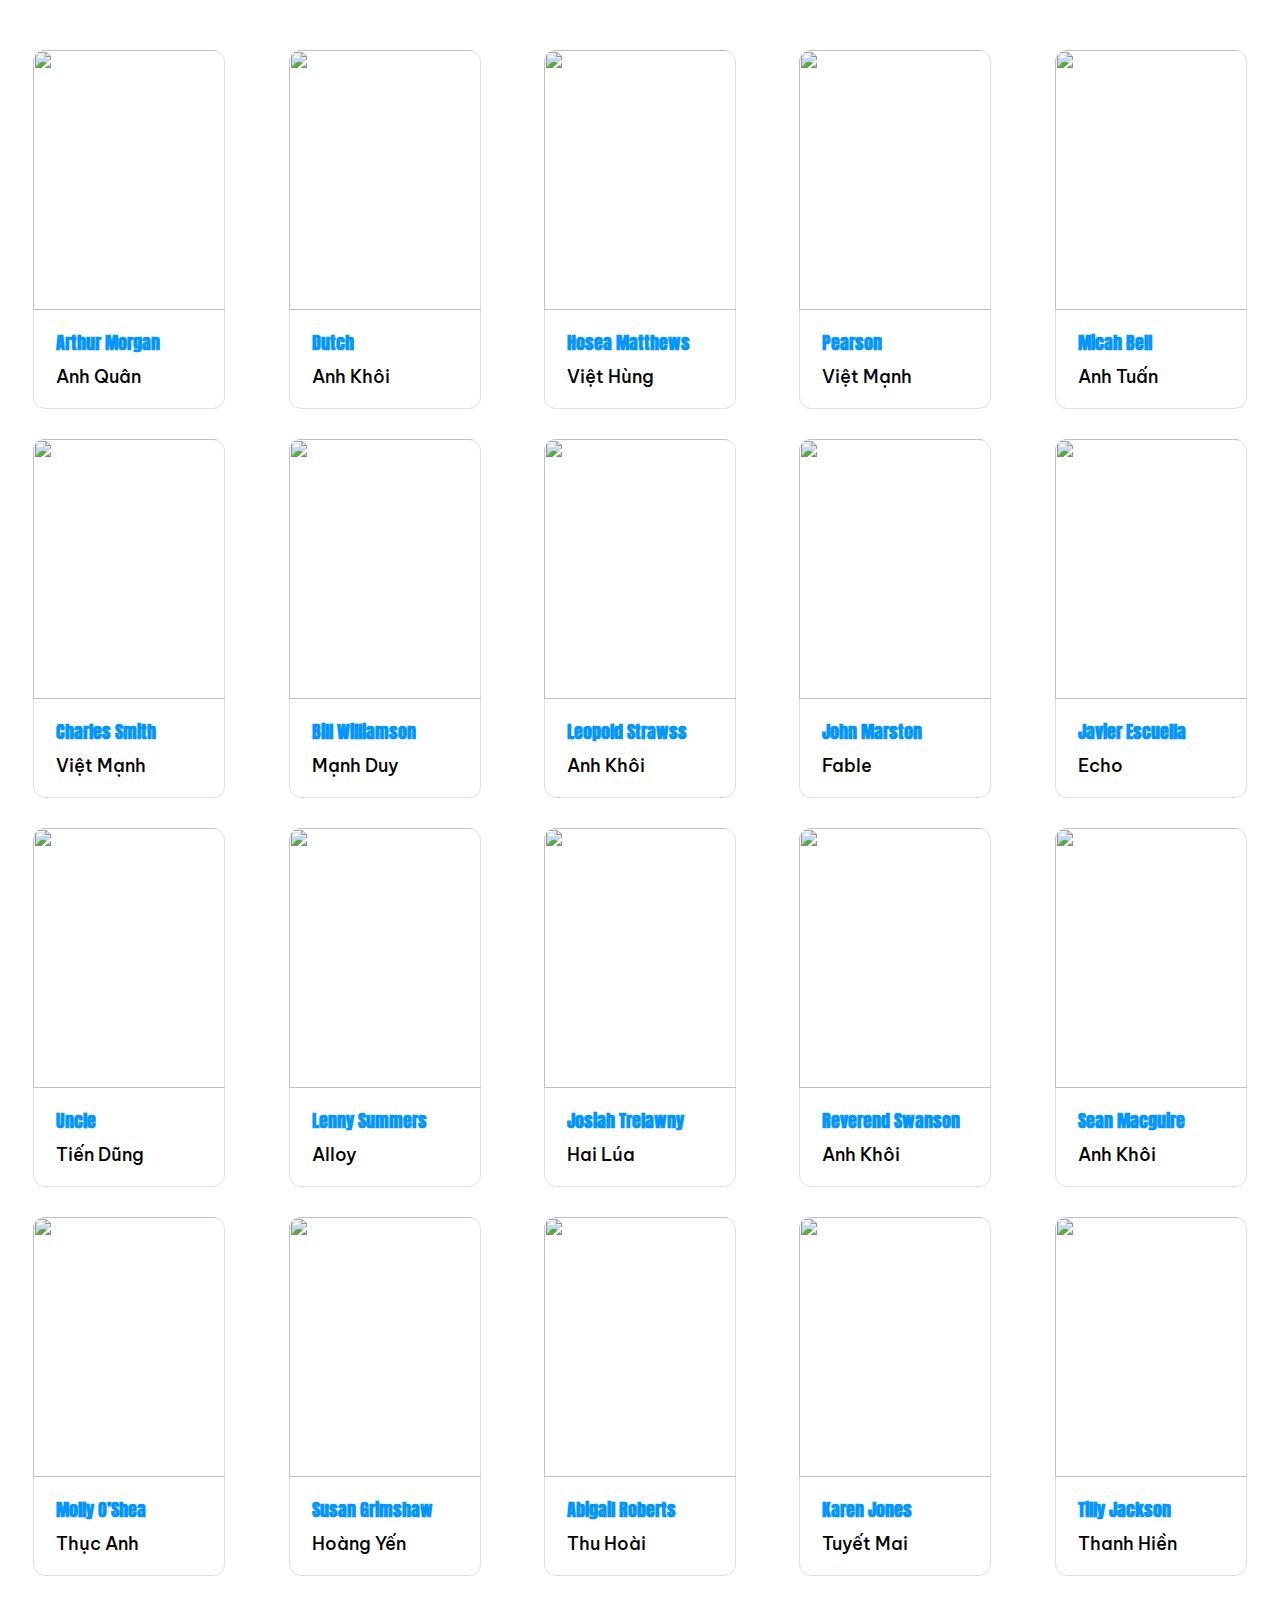
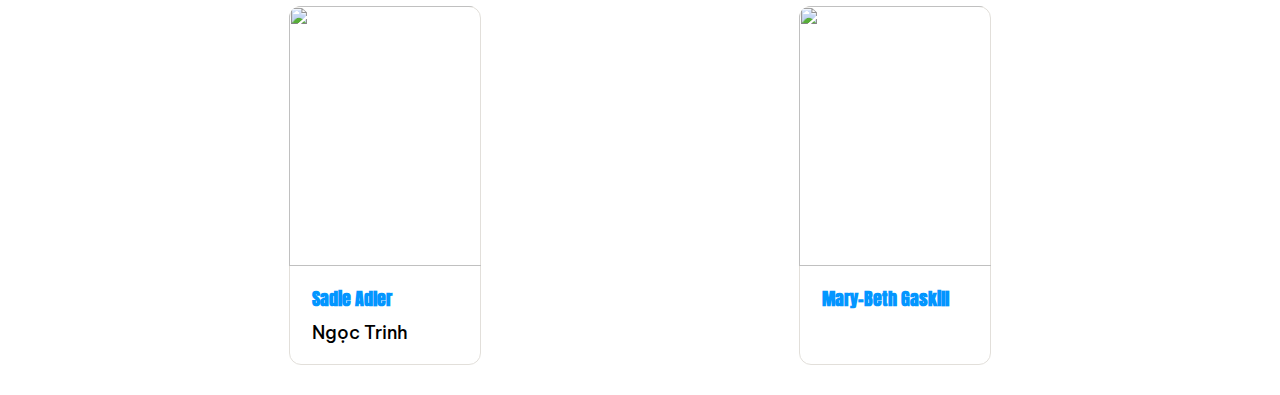
==== index.html @ 41de2ccb "first commit" ====
<!DOCTYPE html>
<html lang="en">
    <head>
        <meta charset="UTF-8" />
        <meta name="viewport" content="width=device-width, initial-scale=1.0" />
        <title>Project-1-Review Old lessons</title>

        <link rel="stylesheet" href="./assets/css/reset.css" />
             <link rel="stylesheet" href="./assets/css/style.css" />
             <link rel="preconnect" href="https://fonts.googleapis.com">
<link rel="preconnect" href="https://fonts.gstatic.com" crossorigin>
<link href="https://fonts.googleapis.com/css2?family=Anton&family=Be+Vietnam+Pro:ital,wght@0,100;0,200;0,300;0,400;0,500;0,600;0,700;0,800;0,900;1,100;1,200;1,300;1,400;1,500;1,600;1,700;1,800;1,900&display=swap" rel="stylesheet">
    </head>
    <body>
        <main>
           
            
            <div class="person-list">
                <!-- Arthur Morgan  -->
    <div class="person-item">
        <img src="./assets/img/15.png" alt="">
        <div class="info">
            <div class="title">Arthur Morgan</div>
            <p class="dess">Anh Quân</p>
        </div>
    </div>
                <!-- item  -->
                <div class="person-item">
                    <img src="./assets/img/2312321a.png" alt="">
                    <div class="info">
                        <div class="title">Dutch</div>
                        <p class="dess">Anh Khôi</p>
                    </div>
                </div>
                    <!-- item  -->
                    <div class="person-item">
                        <img src="./assets/img/2.png" alt="">
                        <div class="info">
                            <div class="title">Hosea Matthews</div>
                            <p class="dess">Việt Hùng</p>
                        </div>
                    </div>
                <!-- item  -->
                 <div class="person-item">
                    <img src="./assets/img/3.png" alt="">
                    <div class="info">
                        <div class="title">Pearson</div>
                        <p class="dess">Việt Mạnh</p>
                    </div>
                </div>


                    <!-- Micah Bell   -->
                    <div class="person-item">
                        <img src="./assets/img/4.png" alt="">
                        <div class="info">
                            <div class="title">Micah Bell </div>
                            <p class="dess">Anh Tuấn</p>
                        </div>
                    </div>

                        <!-- Charles Smith  -->
                 <div class="person-item">
                    <img src="./assets/img/5.png" alt="">
                    <div class="info">
                        <div class="title">Charles Smith</div>
                        <p class="dess">Việt Mạnh</p>
                    </div>
                </div>
                    <!-- Bill Williamson  -->
                    <div class="person-item">
                        <img src="./assets/img/6.png" alt="">
                        <div class="info">
                            <div class="title">Bill Williamson</div>
                            <p class="dess">Mạnh Duy</p>
                        </div>
                    </div>

                        <!-- Leopold Strawss  -->
                 <div class="person-item">
                    <img src="./assets/img/7.png" alt="">
                    <div class="info">
                        <div class="title">Leopold Strawss</div>
                        <p class="dess">Anh Khôi</p>
                    </div>
                </div>
                    <!-- John Marston  -->
                    <div class="person-item">
                        <img src="./assets/img/8.png" alt="">
                        <div class="info">
                            <div class="title">John Marston</div>
                            <p class="dess">Fable</p>
                        </div>
                    </div>
                        <!-- Javier Escuella  -->
                 <div class="person-item">
                    <img src="./assets/img/9.png" alt="">
                    <div class="info">
                        <div class="title">Javier Escuella</div>
                        <p class="dess">Echo</p>
                    </div>
                </div>
                    <!-- Uncle  -->
                    <div class="person-item">
                        <img src="./assets/img/10.png" alt="">
                        <div class="info">
                            <div class="title">Uncle</div>
                            <p class="dess">Tiến Dũng</p>
                        </div>
                    </div>
                        <!-- Lenny Summers -->
                 <div class="person-item">
                    <img src="./assets/img/11.png" alt="">
                    <div class="info">
                        <div class="title">Lenny Summers</div>
                        <p class="dess">Alloy</p>
                    </div>
                </div>

    <!-- Josiah Trelawny  -->
    <div class="person-item">
        <img src="./assets/img/12.png" alt="">
        <div class="info">
            <div class="title">Josiah Trelawny</div>
            <p class="dess">Hai Lúa</p>
        </div>
    </div>

    <!-- Reverend Swanson  -->
    <div class="person-item">
        <img src="./assets/img/13.png" alt="">
        <div class="info">
            <div class="title">Reverend Swanson</div>
            <p class="dess">Anh Khôi</p>
        </div>
    </div>

    <!-- Sean Macguire  -->
    <div class="person-item">
        <img src="./assets/img/14.png" alt="">
        <div class="info">
            <div class="title">Sean Macguire</div>
            <p class="dess">Anh Khôi</p>
        </div>
    </div>

    
    <!-- Molly O’Shea  -->
    <div class="person-item">
        <img src="./assets/img/16.png" alt="">
        <div class="info">
            <div class="title">Molly O’Shea</div>
            <p class="dess">Thục Anh</p>
        </div>
    </div>

    <!-- Susan Grimshaw  -->
    <div class="person-item">
        <img src="./assets/img/17.png" alt="">
        <div class="info">
            <div class="title">Susan Grimshaw</div>
            <p class="dess">Hoàng Yến</p>
        </div>
    </div>
    <!-- Abigail Roberts  -->
    <div class="person-item">
        <img src="./assets/img/18.png" alt="">
        <div class="info">
            <div class="title">Abigail Roberts</div>
            <p class="dess">Thu Hoài</p>
        </div>
    </div>

    <!-- Karen Jones  -->
    <div class="person-item">
        <img src="./assets/img/19.png" alt="">
        <div class="info">
            <div class="title">Karen Jones</div>
            <p class="dess">Tuyết Mai</p>
        </div>
    </div>


    <!-- Tilly Jackson  -->
    <div class="person-item">
        <img src="./assets/img/20.png" alt="">
        <div class="info">
            <div class="title">Tilly Jackson</div>
            <p class="dess">Thanh Hiền</p>
        </div>
    </div>


    <!-- Sadie Adler  -->
    <div class="person-item">
        <img src="./assets/img/21.png" alt="">
        <div class="info">
            <div class="title">Sadie Adler</div>
            <p class="dess">Ngọc Trinh</p>
        </div>
    </div>

  

    <!-- Mary-Beth Gaskill  -->
    <div class="person-item">
        <img src="./assets/img/23.png" alt="">
        <div class="info">
            <div class="title">Mary-Beth Gaskill</div>
            <p class="dess"></p>
        </div>
    </div>




            </div>
            
        </div>
    </div>
        </main>
    </body>
</html>
---- assets/css/style.css ----
* {
    box-sizing: border-box;
}

html {
    font-size: 62.5%;
}

body {
    font-size: 1.6rem;
    font-family: "Be Vietnam Pro", sans-serif;
}

/* Common */
.content {
    width: 1110px;
    margin-left: auto;
    margin-right: auto;
}

a {
    text-decoration: none;
}

.btn {
}

/* Header */
.header {
    background: #e6f0ff;
    height: 100vh;
}

.navbar {
    display: flex;
    align-items: center;
    padding-top: 50px;
}

.navbar ul {
    display: flex;
    margin-left: 50px;
}

.navbar .actions {
    margin-left: auto;
}

.navbar ul a {
    color: #4f5361;
    font-size: 1.4rem;
    font-weight: 500;
    padding: 10px 15px;
}

.navbar .action-link {
    font-size: 14px;
    font-style: normal;
    font-weight: 500;
    color: #0f1b4c;
    padding: 0 18px;
}

/* 
 */
.person-list {
    display: flex;
    gap: 30px;
    margin: 50px 0px 30px;
    flex-wrap: wrap;
    justify-content: space-evenly;
    align-content: space-evenly;
}

.person-list img {
    width: calc(100% + 2px);
    margin: -1px;
    height: 260px;
    object-fit: cover;
    border-radius: 12px 12px 0px 0px;
}

.person-list .info {
    padding: 16px 22px 22px 22px;
}

.person-item {
    border: 1px solid #e2dfda;
    border-radius: 12px;
    width: 15%;
}

.person-item .title {
    font-weight: 800;
    font-size: 1.8rem;
    line-height: 1.67;
    color: #0396ff;
    font-family: "Anton", sans-serif;
}

.person-item .dess {
    padding-top: 10px;
    color: #000;
    font-weight: 500;
    font-size: 1.8rem;
}
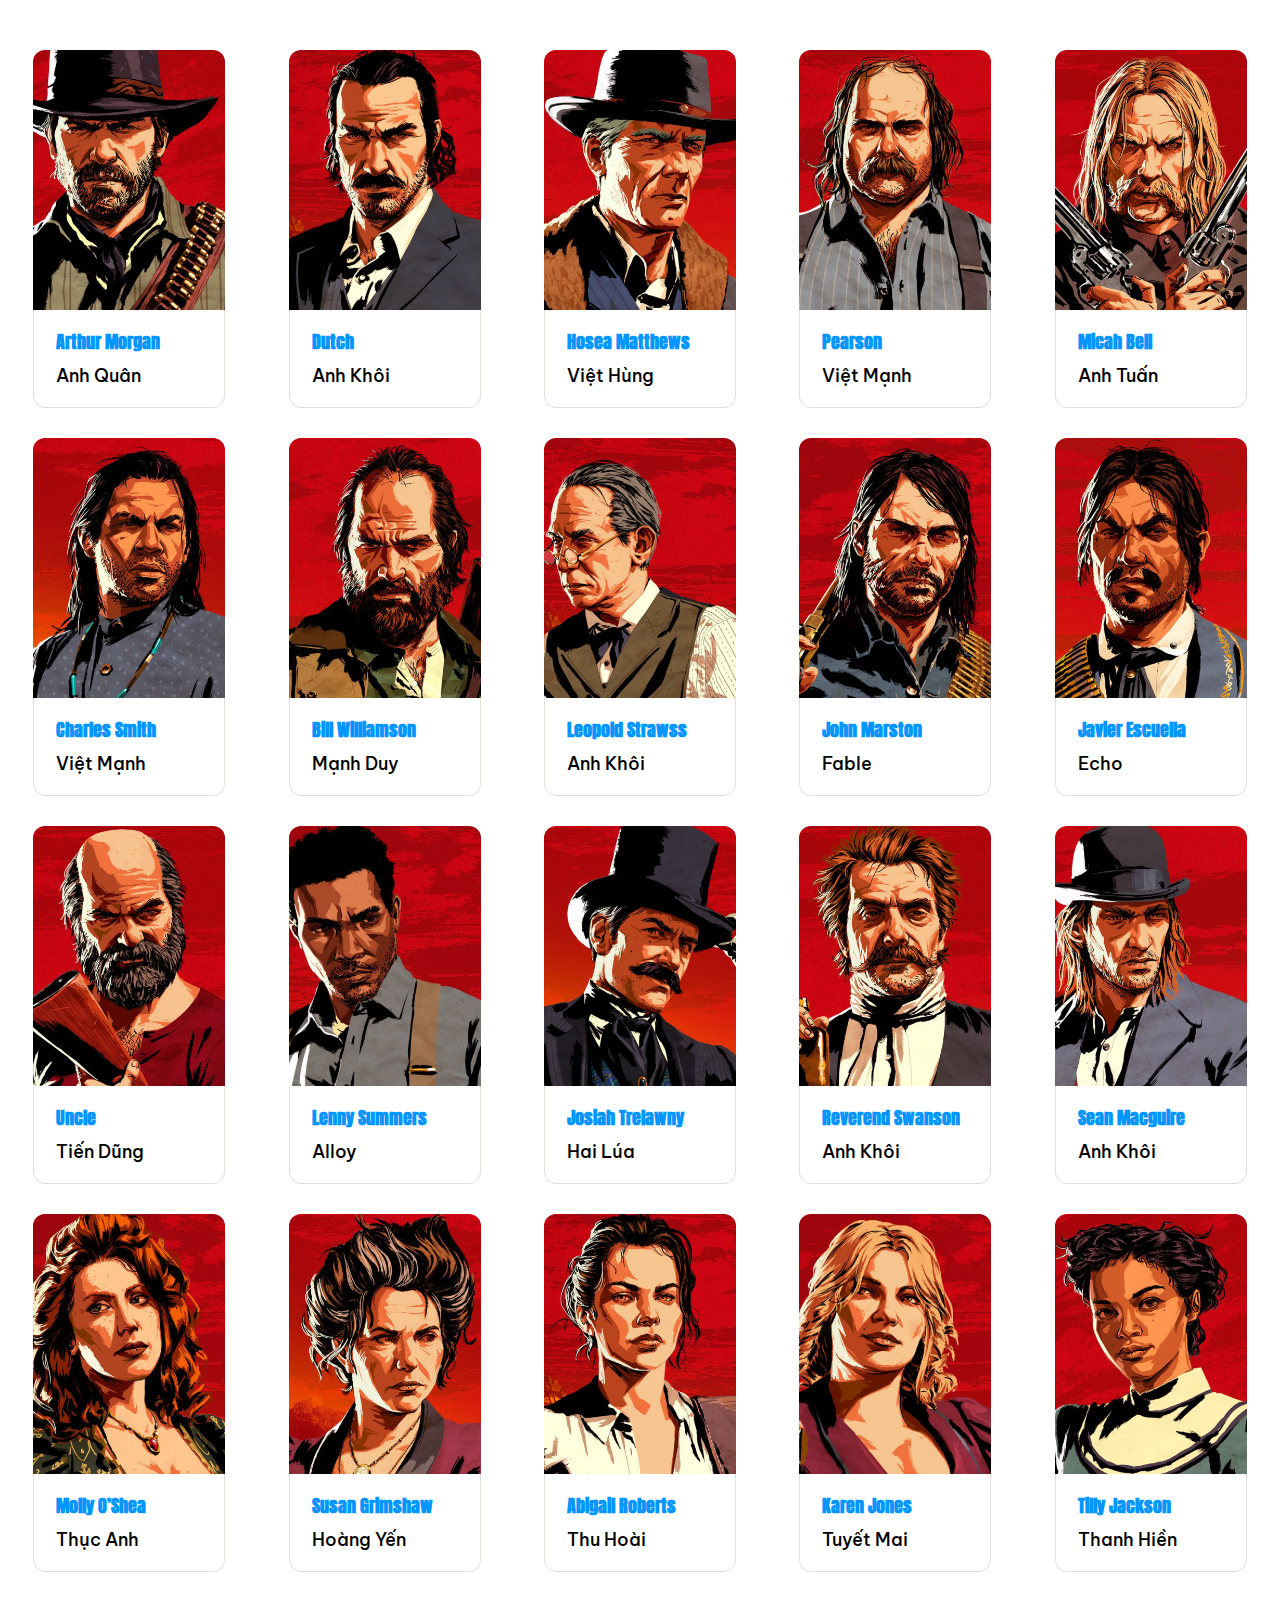
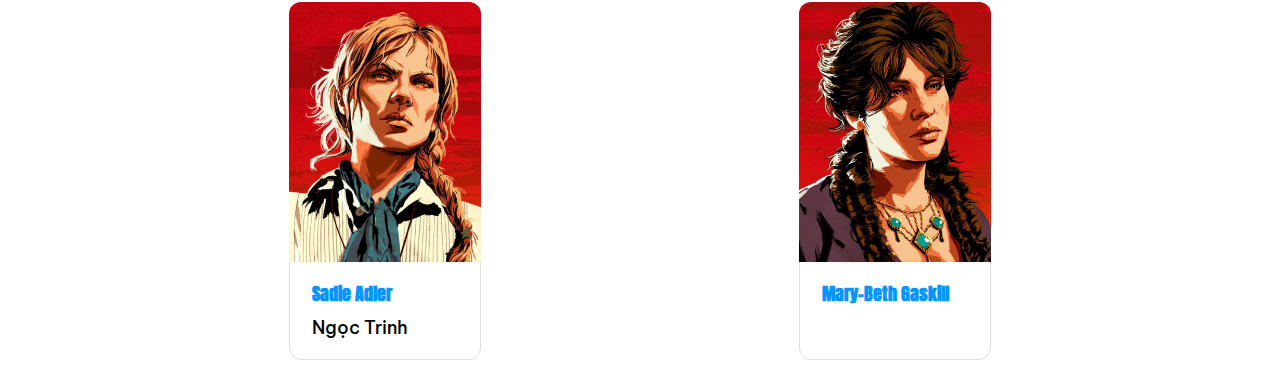
==== commit 4bdff616: "image person" ====
--- a/index.html
+++ b/index.html
@@ -26,7 +26,7 @@
     </div>
                 <!-- item  -->
                 <div class="person-item">
-                    <img src="./assets/img/2312321a.png" alt="">
+                    <img src="./assets/img/1.png" alt="">
                     <div class="info">
                         <div class="title">Dutch</div>
                         <p class="dess">Anh Khôi</p>
@@ -204,7 +204,7 @@
 
     <!-- Mary-Beth Gaskill  -->
     <div class="person-item">
-        <img src="./assets/img/23.png" alt="">
+        <img src="./assets/img/22.png" alt="">
         <div class="info">
             <div class="title">Mary-Beth Gaskill</div>
             <p class="dess"></p>
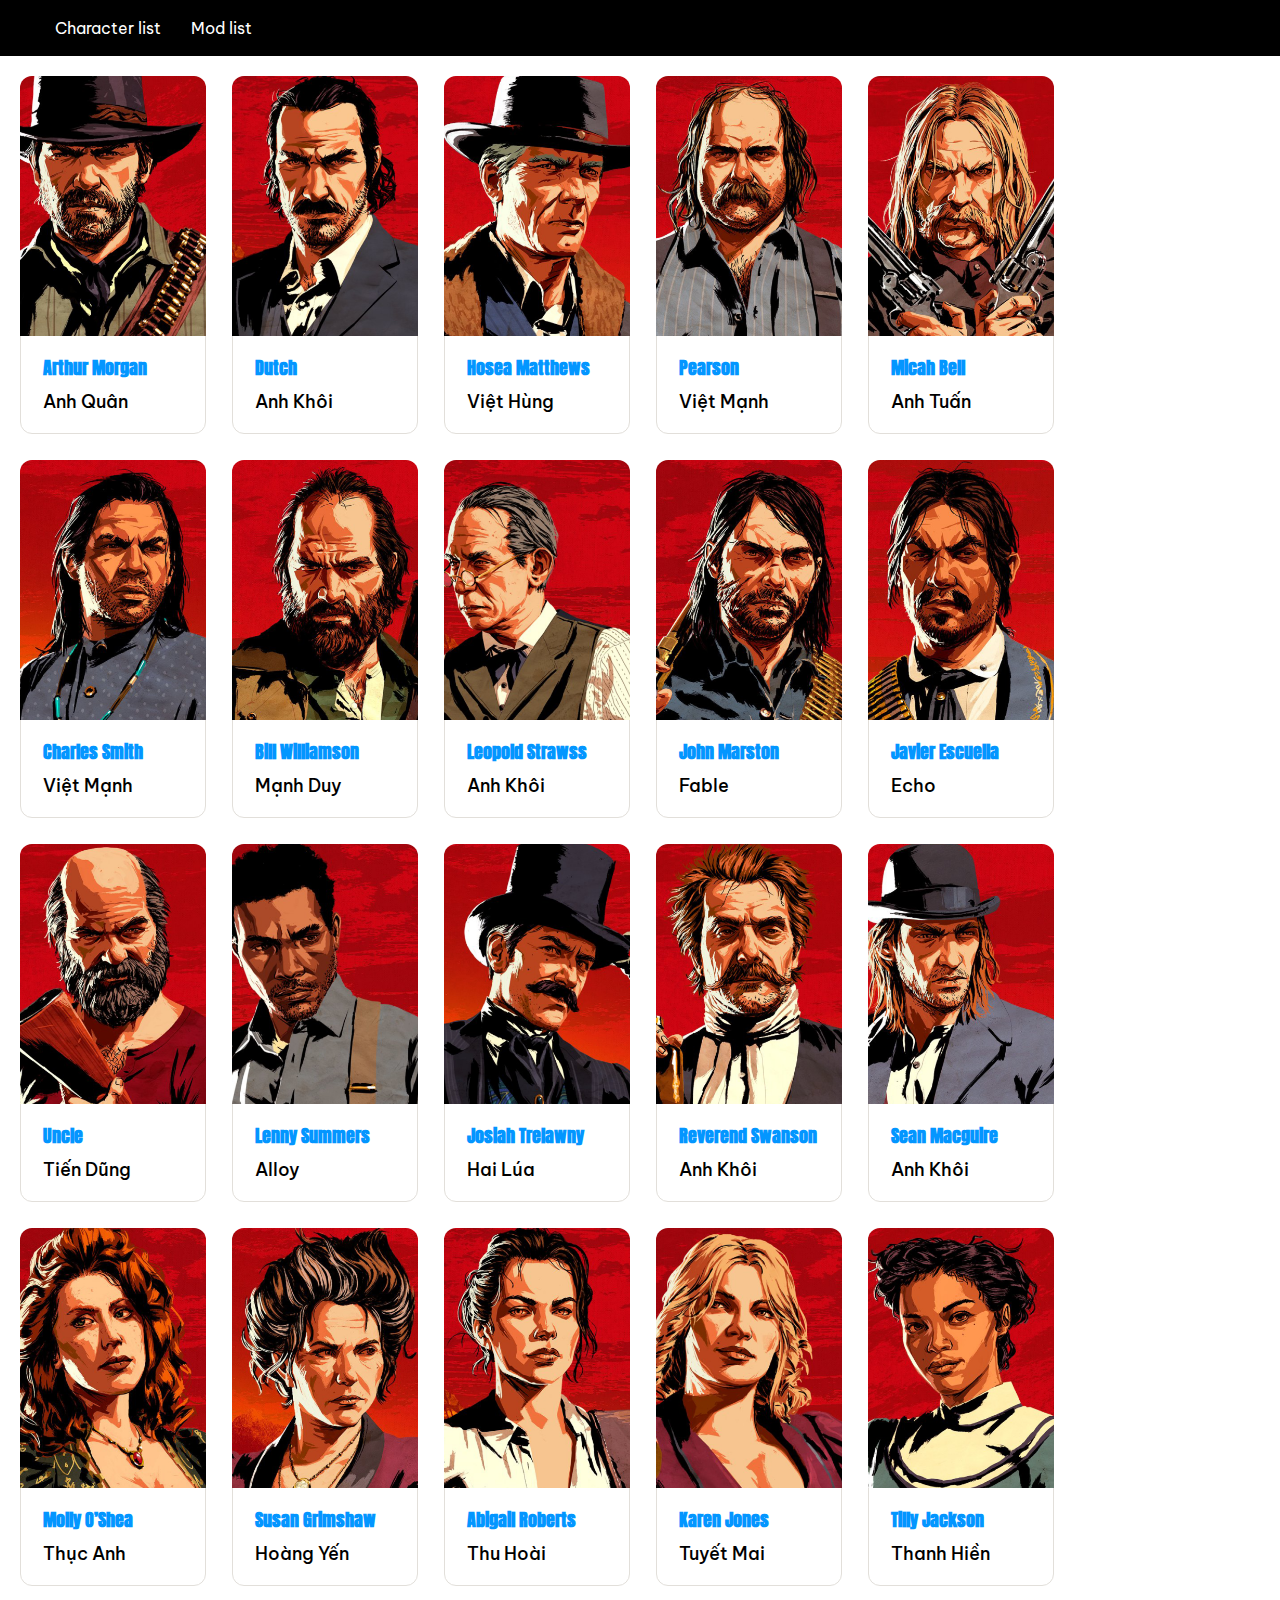
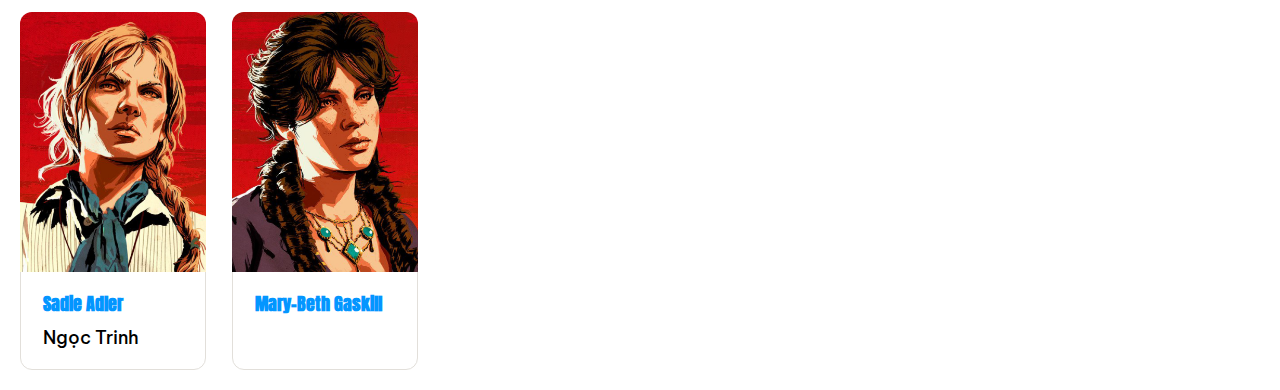
==== commit d64a7cd1: "asdas" ====
--- a/index.html
+++ b/index.html
@@ -12,8 +12,16 @@
 <link href="https://fonts.googleapis.com/css2?family=Anton&family=Be+Vietnam+Pro:ital,wght@0,100;0,200;0,300;0,400;0,500;0,600;0,700;0,800;0,900;1,100;1,200;1,300;1,400;1,500;1,600;1,700;1,800;1,900&display=swap" rel="stylesheet">
     </head>
     <body>
+        <div class="header">
+            <div class="nav">
+                <ul>
+                    <li><a href="index.html">Character list</a></li>
+                    <li><a href="mod.html">Mod list</a></li>
+                </ul>
+            </div>
+      </div>
         <main>
-           
+        
             
             <div class="person-list">
                 <!-- Arthur Morgan  -->
--- a/assets/css/style.css
+++ b/assets/css/style.css
@@ -28,7 +28,6 @@
 /* Header */
 .header {
     background: #e6f0ff;
-    height: 100vh;
 }
 
 .navbar {
@@ -65,11 +64,10 @@
  */
 .person-list {
     display: flex;
-    gap: 30px;
-    margin: 50px 0px 30px;
     flex-wrap: wrap;
-    justify-content: space-evenly;
-    align-content: space-evenly;
+    justify-content: start;
+    padding: 20px;
+    gap: 26px;
 }
 
 .person-list img {
@@ -104,3 +102,36 @@
     font-weight: 500;
     font-size: 1.8rem;
 }
+/*  */
+.header {
+    background-color: black;
+}
+
+.nav {
+    width: 1170px;
+    margin-left: auto;
+    margin-right: auto;
+    padding-top: 20px;
+    padding-bottom: 20px;
+}
+
+.nav ul {
+    display: flex;
+    gap: 30px;
+}
+
+.nav ul {
+    list-style: none;
+}
+
+.nav li a::before {
+    content: none; /* Không thêm số thứ tự */
+}
+
+.nav a {
+    color: #fff;
+}
+
+.nav li:hover a {
+    color: red;
+}
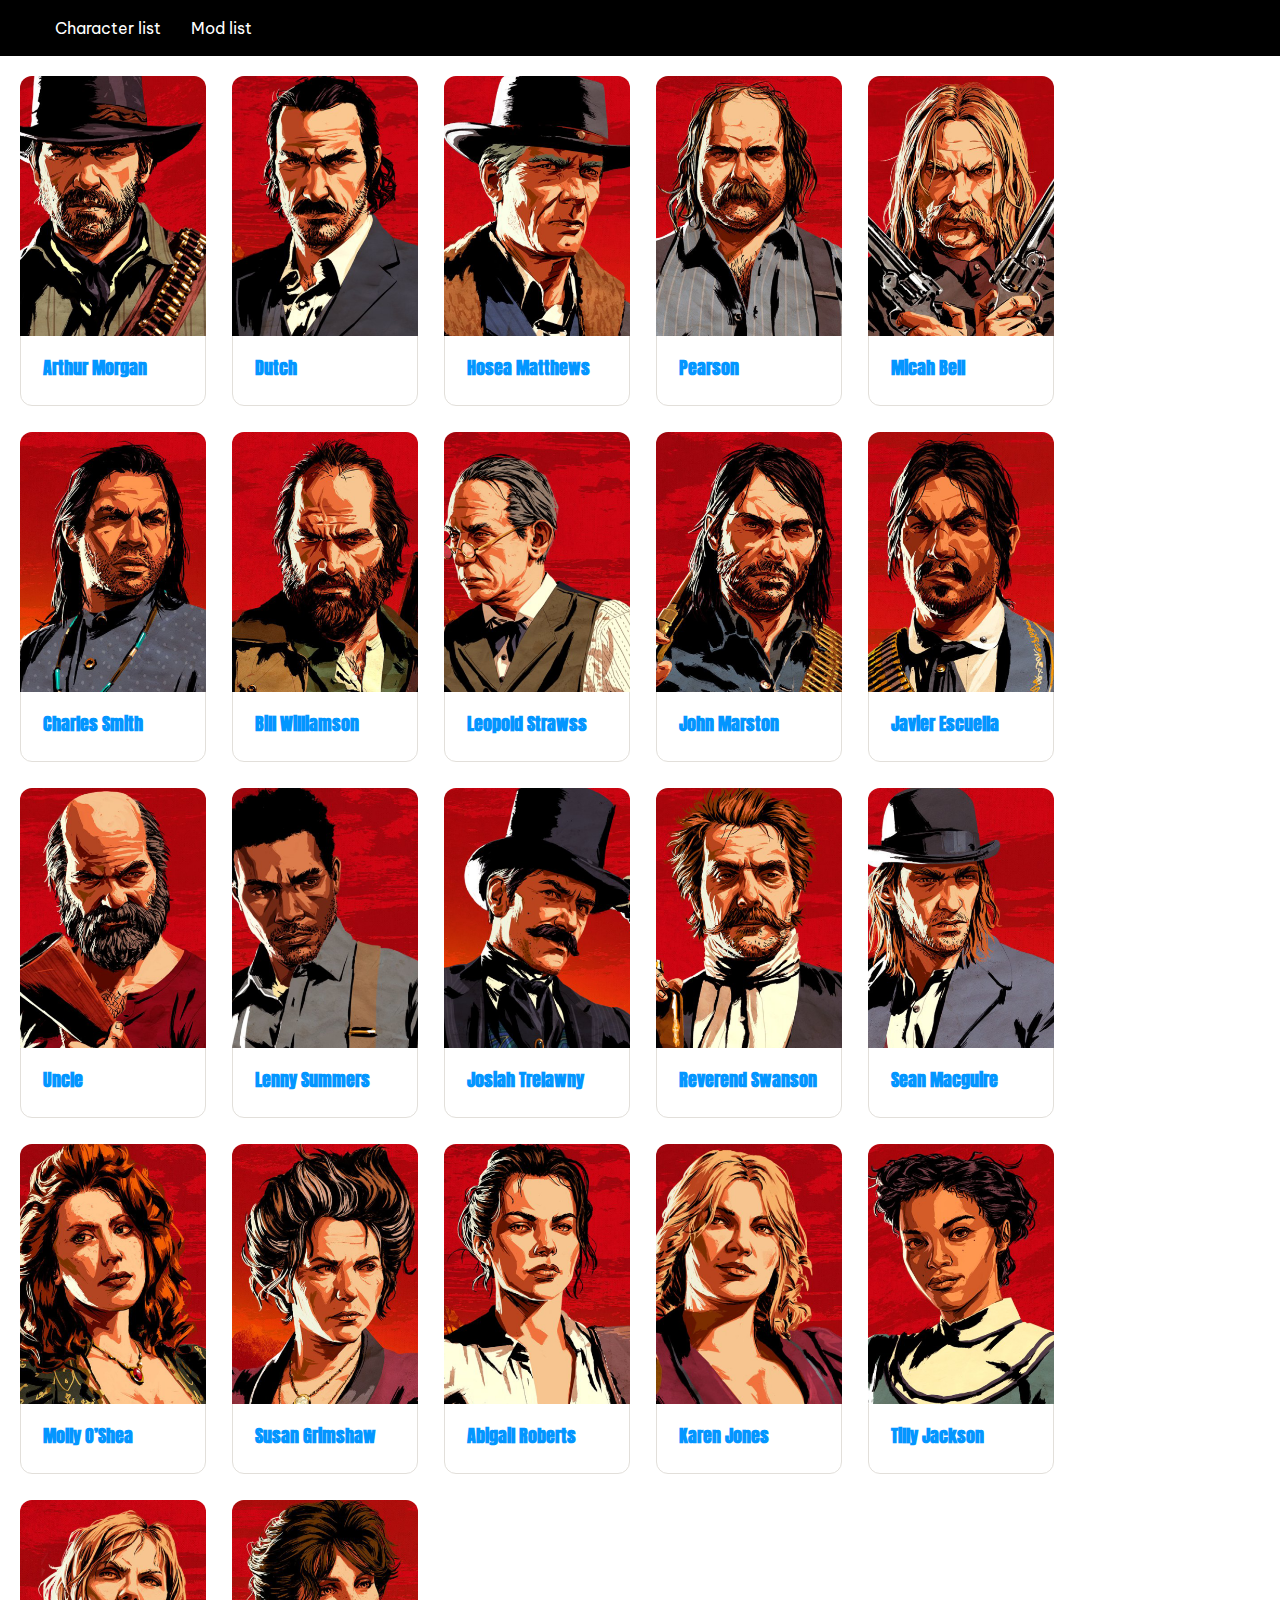
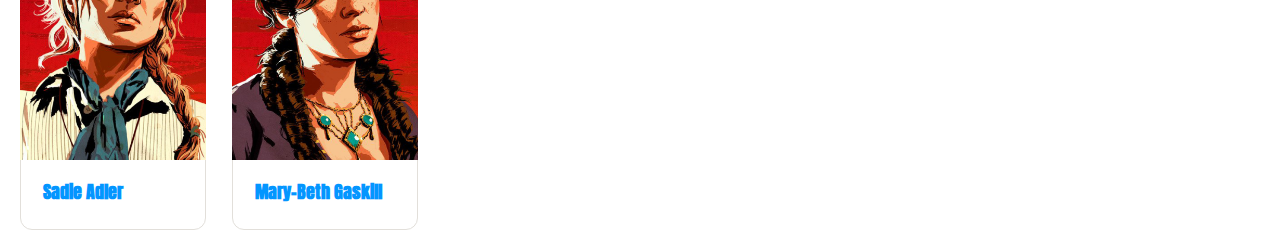
==== commit 9bdbc72d: "432423431414" ====
--- a/index.html
+++ b/index.html
@@ -6,10 +6,13 @@
         <title>Project-1-Review Old lessons</title>
 
         <link rel="stylesheet" href="./assets/css/reset.css" />
-             <link rel="stylesheet" href="./assets/css/style.css" />
-             <link rel="preconnect" href="https://fonts.googleapis.com">
-<link rel="preconnect" href="https://fonts.gstatic.com" crossorigin>
-<link href="https://fonts.googleapis.com/css2?family=Anton&family=Be+Vietnam+Pro:ital,wght@0,100;0,200;0,300;0,400;0,500;0,600;0,700;0,800;0,900;1,100;1,200;1,300;1,400;1,500;1,600;1,700;1,800;1,900&display=swap" rel="stylesheet">
+        <link rel="stylesheet" href="./assets/css/style.css" />
+        <link rel="preconnect" href="https://fonts.googleapis.com" />
+        <link rel="preconnect" href="https://fonts.gstatic.com" crossorigin />
+        <link
+            href="https://fonts.googleapis.com/css2?family=Anton&family=Be+Vietnam+Pro:ital,wght@0,100;0,200;0,300;0,400;0,500;0,600;0,700;0,800;0,900;1,100;1,200;1,300;1,400;1,500;1,600;1,700;1,800;1,900&display=swap"
+            rel="stylesheet"
+        />
     </head>
     <body>
         <div class="header">
@@ -19,213 +22,164 @@
                     <li><a href="mod.html">Mod list</a></li>
                 </ul>
             </div>
-      </div>
+        </div>
         <main>
-        
-            
             <div class="person-list">
                 <!-- Arthur Morgan  -->
-    <div class="person-item">
-        <img src="./assets/img/15.png" alt="">
-        <div class="info">
-            <div class="title">Arthur Morgan</div>
-            <p class="dess">Anh Quân</p>
-        </div>
-    </div>
+                <div class="person-item">
+                    <img src="./assets/img/15.png" alt="" />
+                    <div class="info">
+                        <div class="title">Arthur Morgan</div>
+                    </div>
+                </div>
                 <!-- item  -->
                 <div class="person-item">
-                    <img src="./assets/img/1.png" alt="">
+                    <img src="./assets/img/1.png" alt="" />
                     <div class="info">
                         <div class="title">Dutch</div>
-                        <p class="dess">Anh Khôi</p>
                     </div>
                 </div>
-                    <!-- item  -->
-                    <div class="person-item">
-                        <img src="./assets/img/2.png" alt="">
-                        <div class="info">
-                            <div class="title">Hosea Matthews</div>
-                            <p class="dess">Việt Hùng</p>
-                        </div>
+                <!-- item  -->
+                <div class="person-item">
+                    <img src="./assets/img/2.png" alt="" />
+                    <div class="info">
+                        <div class="title">Hosea Matthews</div>
                     </div>
+                </div>
                 <!-- item  -->
-                 <div class="person-item">
-                    <img src="./assets/img/3.png" alt="">
+                <div class="person-item">
+                    <img src="./assets/img/3.png" alt="" />
                     <div class="info">
                         <div class="title">Pearson</div>
-                        <p class="dess">Việt Mạnh</p>
                     </div>
                 </div>
-
-
-                    <!-- Micah Bell   -->
-                    <div class="person-item">
-                        <img src="./assets/img/4.png" alt="">
-                        <div class="info">
-                            <div class="title">Micah Bell </div>
-                            <p class="dess">Anh Tuấn</p>
-                        </div>
+                <!-- Micah Bell   -->
+                <div class="person-item">
+                    <img src="./assets/img/4.png" alt="" />
+                    <div class="info">
+                        <div class="title">Micah Bell</div>
                     </div>
-
-                        <!-- Charles Smith  -->
-                 <div class="person-item">
-                    <img src="./assets/img/5.png" alt="">
+                </div>
+                <!-- Charles Smith  -->
+                <div class="person-item">
+                    <img src="./assets/img/5.png" alt="" />
                     <div class="info">
                         <div class="title">Charles Smith</div>
-                        <p class="dess">Việt Mạnh</p>
                     </div>
                 </div>
-                    <!-- Bill Williamson  -->
-                    <div class="person-item">
-                        <img src="./assets/img/6.png" alt="">
-                        <div class="info">
-                            <div class="title">Bill Williamson</div>
-                            <p class="dess">Mạnh Duy</p>
-                        </div>
+                <!-- Bill Williamson  -->
+                <div class="person-item">
+                    <img src="./assets/img/6.png" alt="" />
+                    <div class="info">
+                        <div class="title">Bill Williamson</div>
                     </div>
-
-                        <!-- Leopold Strawss  -->
-                 <div class="person-item">
-                    <img src="./assets/img/7.png" alt="">
+                </div>
+                <!-- Leopold Strawss  -->
+                <div class="person-item">
+                    <img src="./assets/img/7.png" alt="" />
                     <div class="info">
                         <div class="title">Leopold Strawss</div>
-                        <p class="dess">Anh Khôi</p>
                     </div>
                 </div>
-                    <!-- John Marston  -->
-                    <div class="person-item">
-                        <img src="./assets/img/8.png" alt="">
-                        <div class="info">
-                            <div class="title">John Marston</div>
-                            <p class="dess">Fable</p>
-                        </div>
+                <!-- John Marston  -->
+                <div class="person-item">
+                    <img src="./assets/img/8.png" alt="" />
+                    <div class="info">
+                        <div class="title">John Marston</div>
                     </div>
-                        <!-- Javier Escuella  -->
-                 <div class="person-item">
-                    <img src="./assets/img/9.png" alt="">
+                </div>
+                <!-- Javier Escuella  -->
+                <div class="person-item">
+                    <img src="./assets/img/9.png" alt="" />
                     <div class="info">
                         <div class="title">Javier Escuella</div>
-                        <p class="dess">Echo</p>
                     </div>
                 </div>
-                    <!-- Uncle  -->
-                    <div class="person-item">
-                        <img src="./assets/img/10.png" alt="">
-                        <div class="info">
-                            <div class="title">Uncle</div>
-                            <p class="dess">Tiến Dũng</p>
-                        </div>
+                <!-- Uncle  -->
+                <div class="person-item">
+                    <img src="./assets/img/10.png" alt="" />
+                    <div class="info">
+                        <div class="title">Uncle</div>
                     </div>
-                        <!-- Lenny Summers -->
-                 <div class="person-item">
-                    <img src="./assets/img/11.png" alt="">
+                </div>
+                <!-- Lenny Summers -->
+                <div class="person-item">
+                    <img src="./assets/img/11.png" alt="" />
                     <div class="info">
                         <div class="title">Lenny Summers</div>
-                        <p class="dess">Alloy</p>
                     </div>
                 </div>
-
-    <!-- Josiah Trelawny  -->
-    <div class="person-item">
-        <img src="./assets/img/12.png" alt="">
-        <div class="info">
-            <div class="title">Josiah Trelawny</div>
-            <p class="dess">Hai Lúa</p>
-        </div>
-    </div>
-
-    <!-- Reverend Swanson  -->
-    <div class="person-item">
-        <img src="./assets/img/13.png" alt="">
-        <div class="info">
-            <div class="title">Reverend Swanson</div>
-            <p class="dess">Anh Khôi</p>
-        </div>
-    </div>
-
-    <!-- Sean Macguire  -->
-    <div class="person-item">
-        <img src="./assets/img/14.png" alt="">
-        <div class="info">
-            <div class="title">Sean Macguire</div>
-            <p class="dess">Anh Khôi</p>
-        </div>
-    </div>
-
-    
-    <!-- Molly O’Shea  -->
-    <div class="person-item">
-        <img src="./assets/img/16.png" alt="">
-        <div class="info">
-            <div class="title">Molly O’Shea</div>
-            <p class="dess">Thục Anh</p>
-        </div>
-    </div>
-
-    <!-- Susan Grimshaw  -->
-    <div class="person-item">
-        <img src="./assets/img/17.png" alt="">
-        <div class="info">
-            <div class="title">Susan Grimshaw</div>
-            <p class="dess">Hoàng Yến</p>
-        </div>
-    </div>
-    <!-- Abigail Roberts  -->
-    <div class="person-item">
-        <img src="./assets/img/18.png" alt="">
-        <div class="info">
-            <div class="title">Abigail Roberts</div>
-            <p class="dess">Thu Hoài</p>
-        </div>
-    </div>
-
-    <!-- Karen Jones  -->
-    <div class="person-item">
-        <img src="./assets/img/19.png" alt="">
-        <div class="info">
-            <div class="title">Karen Jones</div>
-            <p class="dess">Tuyết Mai</p>
-        </div>
-    </div>
-
-
-    <!-- Tilly Jackson  -->
-    <div class="person-item">
-        <img src="./assets/img/20.png" alt="">
-        <div class="info">
-            <div class="title">Tilly Jackson</div>
-            <p class="dess">Thanh Hiền</p>
-        </div>
-    </div>
-
-
-    <!-- Sadie Adler  -->
-    <div class="person-item">
-        <img src="./assets/img/21.png" alt="">
-        <div class="info">
-            <div class="title">Sadie Adler</div>
-            <p class="dess">Ngọc Trinh</p>
-        </div>
-    </div>
-
-  
-
-    <!-- Mary-Beth Gaskill  -->
-    <div class="person-item">
-        <img src="./assets/img/22.png" alt="">
-        <div class="info">
-            <div class="title">Mary-Beth Gaskill</div>
-            <p class="dess"></p>
-        </div>
-    </div>
-
-
-
-
+                <!-- Josiah Trelawny  -->
+                <div class="person-item">
+                    <img src="./assets/img/12.png" alt="" />
+                    <div class="info">
+                        <div class="title">Josiah Trelawny</div>
+                    </div>
+                </div>
+                <!-- Reverend Swanson  -->
+                <div class="person-item">
+                    <img src="./assets/img/13.png" alt="" />
+                    <div class="info">
+                        <div class="title">Reverend Swanson</div>
+                    </div>
+                </div>
+                <!-- Sean Macguire  -->
+                <div class="person-item">
+                    <img src="./assets/img/14.png" alt="" />
+                    <div class="info">
+                        <div class="title">Sean Macguire</div>
+                    </div>
+                </div>
+                <!-- Molly O’Shea  -->
+                <div class="person-item">
+                    <img src="./assets/img/16.png" alt="" />
+                    <div class="info">
+                        <div class="title">Molly O’Shea</div>
+                    </div>
+                </div>
+                <!-- Susan Grimshaw  -->
+                <div class="person-item">
+                    <img src="./assets/img/17.png" alt="" />
+                    <div class="info">
+                        <div class="title">Susan Grimshaw</div>
+                    </div>
+                </div>
+                <!-- Abigail Roberts  -->
+                <div class="person-item">
+                    <img src="./assets/img/18.png" alt="" />
+                    <div class="info">
+                        <div class="title">Abigail Roberts</div>
+                    </div>
+                </div>
+                <!-- Karen Jones  -->
+                <div class="person-item">
+                    <img src="./assets/img/19.png" alt="" />
+                    <div class="info">
+                        <div class="title">Karen Jones</div>
+                    </div>
+                </div>
+                <!-- Tilly Jackson  -->
+                <div class="person-item">
+                    <img src="./assets/img/20.png" alt="" />
+                    <div class="info">
+                        <div class="title">Tilly Jackson</div>
+                    </div>
+                </div>
+                <!-- Sadie Adler  -->
+                <div class="person-item">
+                    <img src="./assets/img/21.png" alt="" />
+                    <div class="info">
+                        <div class="title">Sadie Adler</div>
+                    </div>
+                </div>
+                <!-- Mary-Beth Gaskill  -->
+                <div class="person-item">
+                    <img src="./assets/img/22.png" alt="" />
+                    <div class="info">
+                        <div class="title">Mary-Beth Gaskill</div>
+                    </div>
+                </div>
             </div>
-            
-        </div>
-    </div>
         </main>
     </body>
 </html>
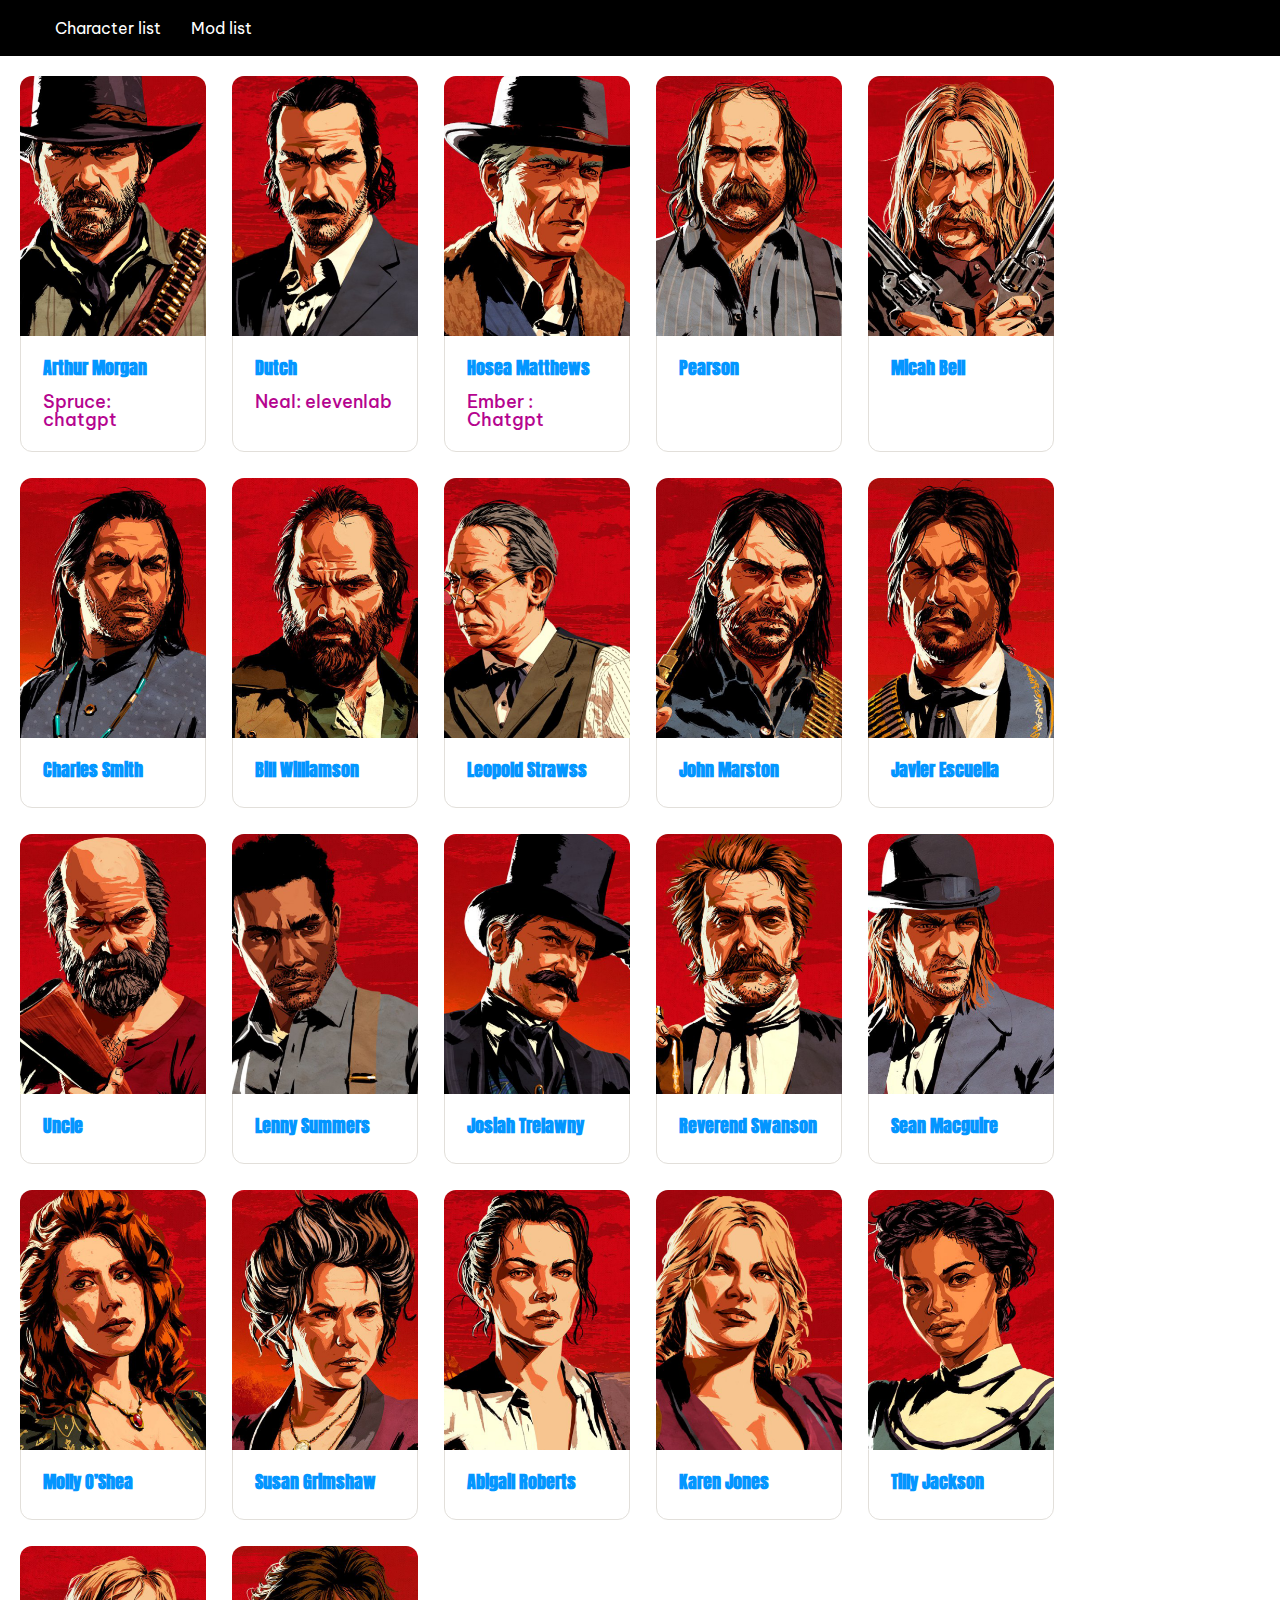
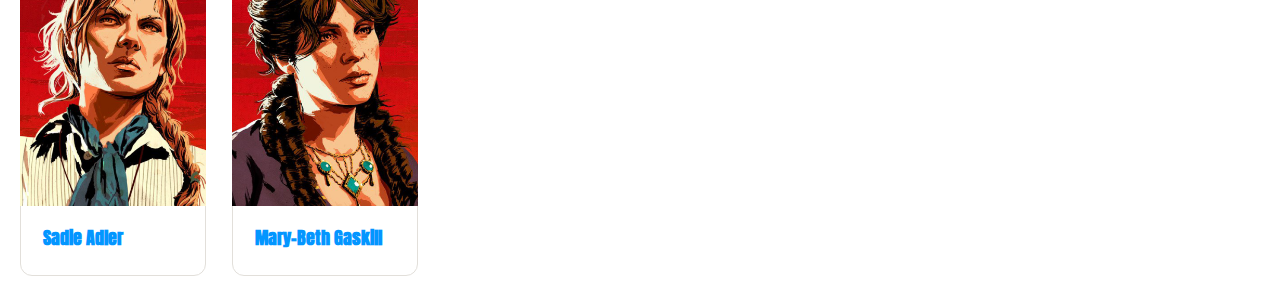
==== commit 6a76b512: "sdad" ====
--- a/index.html
+++ b/index.html
@@ -4,7 +4,6 @@
         <meta charset="UTF-8" />
         <meta name="viewport" content="width=device-width, initial-scale=1.0" />
         <title>Project-1-Review Old lessons</title>
-
         <link rel="stylesheet" href="./assets/css/reset.css" />
         <link rel="stylesheet" href="./assets/css/style.css" />
         <link rel="preconnect" href="https://fonts.googleapis.com" />
@@ -30,6 +29,7 @@
                     <img src="./assets/img/15.png" alt="" />
                     <div class="info">
                         <div class="title">Arthur Morgan</div>
+                        <div class="desc">Spruce: chatgpt</div>
                     </div>
                 </div>
                 <!-- item  -->
@@ -37,6 +37,7 @@
                     <img src="./assets/img/1.png" alt="" />
                     <div class="info">
                         <div class="title">Dutch</div>
+                        <div class="desc">Neal: elevenlab</div>
                     </div>
                 </div>
                 <!-- item  -->
@@ -44,6 +45,7 @@
                     <img src="./assets/img/2.png" alt="" />
                     <div class="info">
                         <div class="title">Hosea Matthews</div>
+                        <div class="desc">Ember : Chatgpt</div>
                     </div>
                 </div>
                 <!-- item  -->
--- a/assets/css/style.css
+++ b/assets/css/style.css
@@ -96,9 +96,9 @@
     font-family: "Anton", sans-serif;
 }
 
-.person-item .dess {
+.person-item .desc {
     padding-top: 10px;
-    color: #000;
+    color: #b5048f;
     font-weight: 500;
     font-size: 1.8rem;
 }
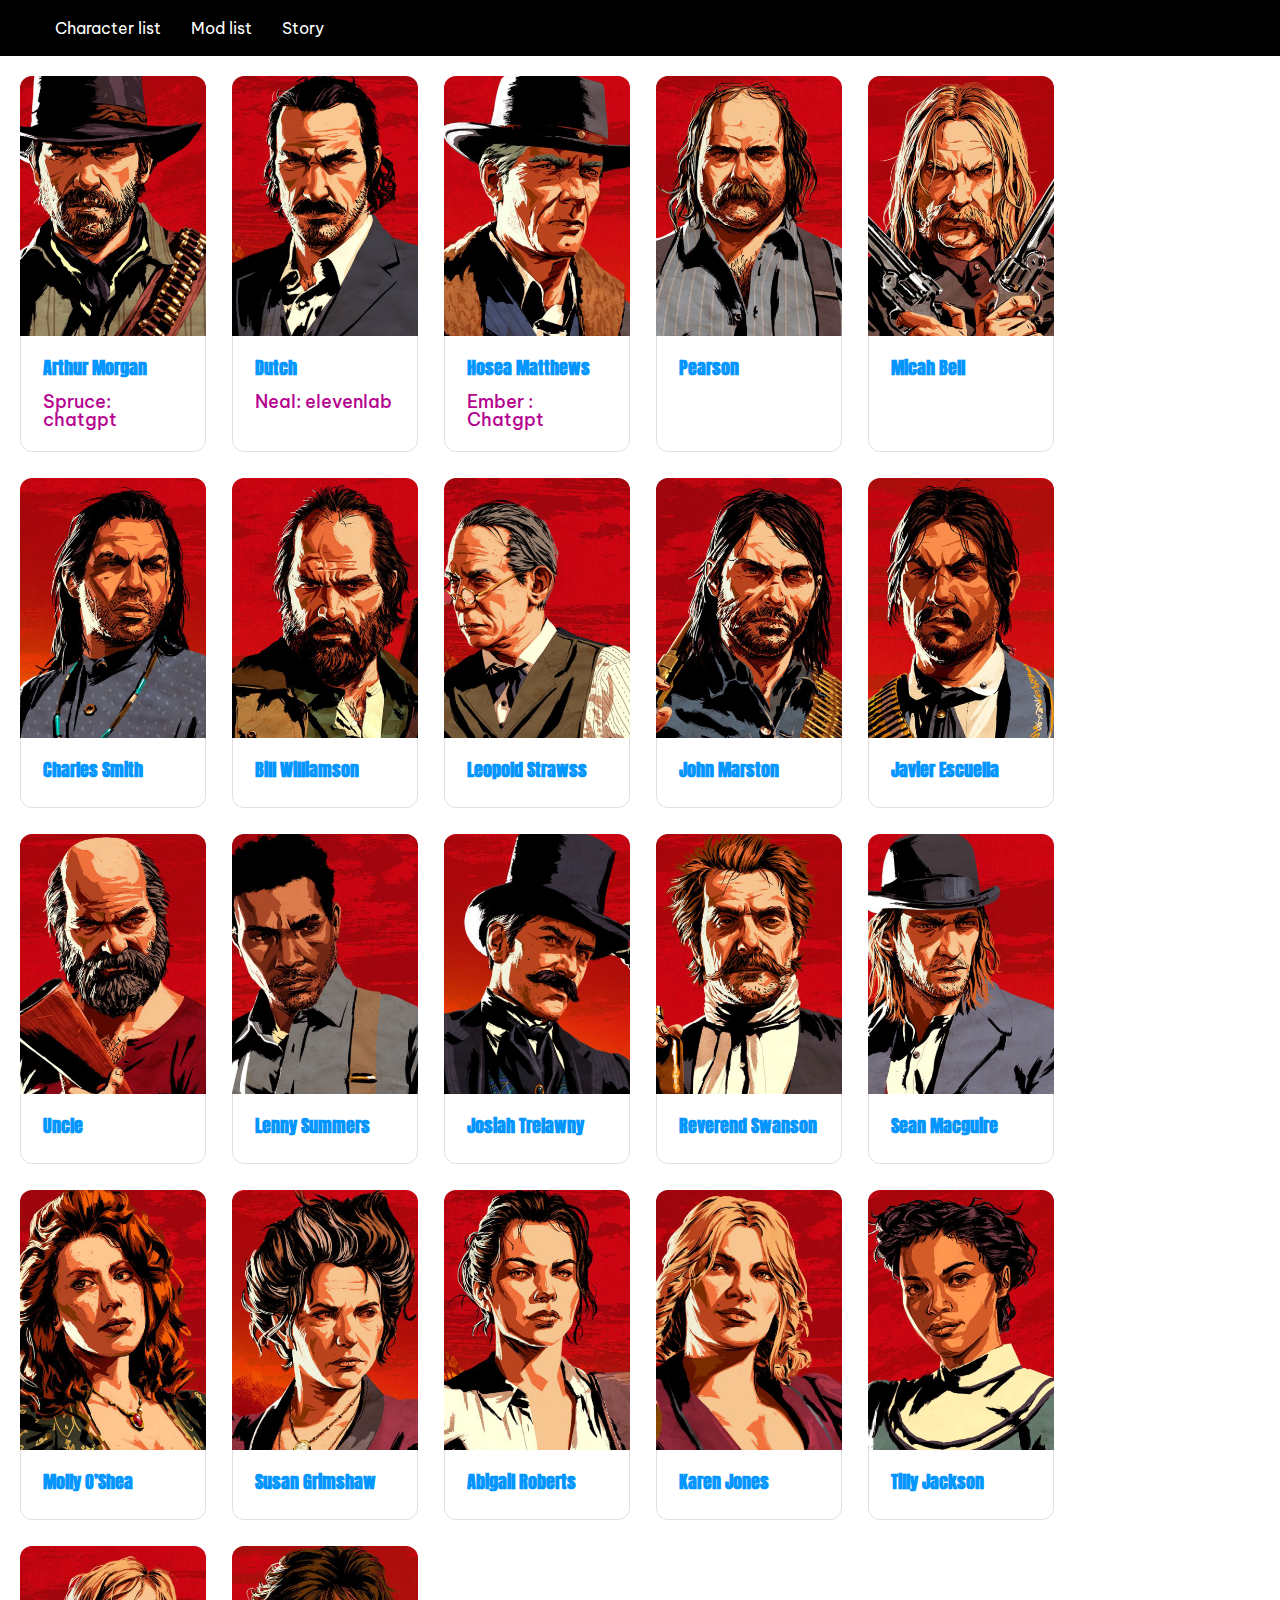
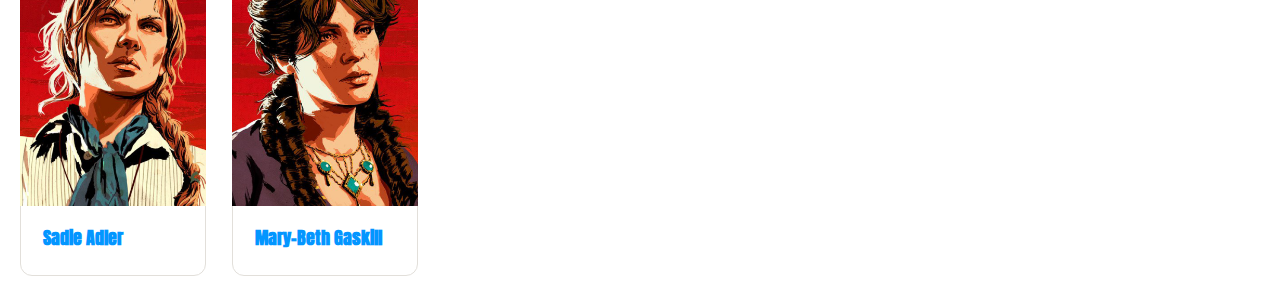
==== commit c0062dd6: "asdasd" ====
--- a/index.html
+++ b/index.html
@@ -4,8 +4,10 @@
         <meta charset="UTF-8" />
         <meta name="viewport" content="width=device-width, initial-scale=1.0" />
         <title>Project-1-Review Old lessons</title>
+        <!-- Embed Css -->
         <link rel="stylesheet" href="./assets/css/reset.css" />
         <link rel="stylesheet" href="./assets/css/style.css" />
+        <!-- Embed Font -->
         <link rel="preconnect" href="https://fonts.googleapis.com" />
         <link rel="preconnect" href="https://fonts.gstatic.com" crossorigin />
         <link
@@ -19,6 +21,7 @@
                 <ul>
                     <li><a href="index.html">Character list</a></li>
                     <li><a href="mod.html">Mod list</a></li>
+                    <li><a href="story.html">Story</a></li>
                 </ul>
             </div>
         </div>
--- a/assets/css/style.css
+++ b/assets/css/style.css
@@ -1,5 +1,20 @@
 * {
     box-sizing: border-box;
+}
+
+:root {
+    --color-1: #0396ff;
+    --color-2: #7367f0;
+    --color-3: #32ccbc;
+    --color-4: #f55555;
+    --color-5: #ffd503;
+    --color-6: #ff0396;
+    --color-7: #00000a;
+    --font-1: "Anton", sans-serif;
+    --font-2: "Orbitron", sans-serif;
+    --font-3: "Be Vietnam Pro", sans-serif;
+    --font-system: system-ui, "Segoe UI", Roboto, Helvetica, Arial, sans-serif,
+        "Apple Color Emoji", "Segoe UI Emoji", "Segoe UI Symbol";
 }
 
 html {
